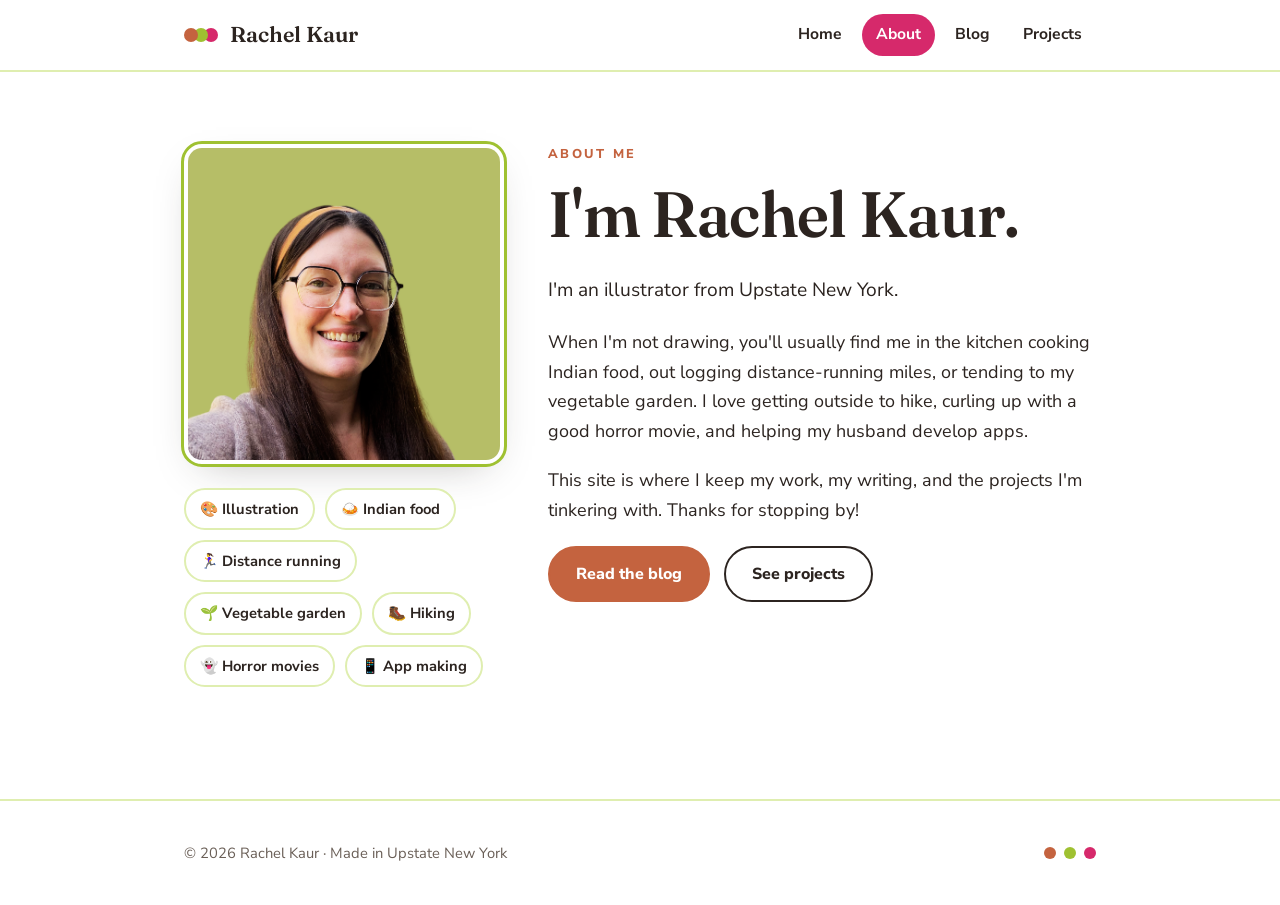
==== about.html @ 0ff05d57 "Initial site: landing, about, blog, projects Co-Authored-By: Claude Opus 4.8 <noreply@anthropic.com>" ====
<!DOCTYPE html>
<html lang="en">
<head>
  <meta charset="UTF-8" />
  <meta name="viewport" content="width=device-width, initial-scale=1.0" />
  <title>About — Rachel Kaur</title>
  <meta name="description" content="Rachel Kaur is an illustrator from Upstate New York who loves cooking Indian food, distance running, gardening, hiking, horror movies, and building apps." />
  <link rel="preconnect" href="https://fonts.googleapis.com" />
  <link rel="preconnect" href="https://fonts.gstatic.com" crossorigin />
  <link href="https://fonts.googleapis.com/css2?family=Fraunces:ital,opsz,wght@0,9..144,400;0,9..144,600;1,9..144,600&family=Nunito+Sans:wght@400;700;800&display=swap" rel="stylesheet" />
  <link rel="stylesheet" href="css/style.css" />
</head>
<body data-page="about">
  <div id="site-header"></div>

  <main class="section">
    <div class="wrap">
      <div class="about-grid">
        <div>
          <img class="about-photo" src="images/rachel.png"
               alt="Rachel Kaur smiling, wearing glasses and an orange headband" />
          <ul class="chips">
            <li>🎨 Illustration</li>
            <li>🍛 Indian food</li>
            <li>🏃‍♀️ Distance running</li>
            <li>🌱 Vegetable garden</li>
            <li>🥾 Hiking</li>
            <li>👻 Horror movies</li>
            <li>📱 App making</li>
          </ul>
        </div>
        <div>
          <p class="eyebrow" style="color:var(--terracotta);font-weight:800;text-transform:uppercase;letter-spacing:.18em;font-size:.8rem;">About me</p>
          <h1>I'm Rachel Kaur.</h1>
          <p class="about-lead">I'm an illustrator from Upstate New York.</p>
          <p>When I'm not drawing, you'll usually find me in the kitchen cooking Indian food, out logging distance-running miles, or tending to my vegetable garden. I love getting outside to hike, curling up with a good horror movie, and helping my husband develop apps.</p>
          <p>This site is where I keep my work, my writing, and the projects I'm tinkering with. Thanks for stopping by!</p>
          <div class="btn-row" style="margin-top:8px;">
            <a class="btn" href="blog.html">Read the blog</a>
            <a class="btn alt" href="projects.html">See projects</a>
          </div>
        </div>
      </div>
    </div>
  </main>

  <div id="site-footer"></div>
  <script src="js/site.js"></script>
</body>
</html>
---- css/style.css ----
/* =========================================================
   Rachel Kaur — personal site
   Palette: terracotta / lime green / fuchsia on white
   Type: Fraunces (display, a little artsy) + Nunito Sans
   ========================================================= */

:root {
  --terracotta: #c4633f;
  --terracotta-soft: #e9b9a6;
  --lime: #9fc131;
  --lime-soft: #dfeeb0;
  --fuchsia: #d6296b;
  --fuchsia-soft: #f4b8d1;
  --ink: #2c2420;
  --ink-soft: #6a5f57;
  --white: #ffffff;
  --cream: #fbf8f4;

  --font-display: "Fraunces", Georgia, "Times New Roman", serif;
  --font-body: "Nunito Sans", -apple-system, BlinkMacSystemFont, "Segoe UI", sans-serif;

  --max: 960px;
  --radius: 18px;
  --shadow: 0 14px 40px -18px rgba(44, 36, 32, 0.35);
}

* { box-sizing: border-box; }

html { scroll-behavior: smooth; }

body {
  margin: 0;
  font-family: var(--font-body);
  color: var(--ink);
  background: var(--white);
  line-height: 1.65;
  font-size: 18px;
  -webkit-font-smoothing: antialiased;
}

img { max-width: 100%; display: block; }

a { color: var(--fuchsia); text-decoration: none; }
a:hover { text-decoration: underline; }

h1, h2, h3 {
  font-family: var(--font-display);
  font-weight: 600;
  line-height: 1.1;
  color: var(--ink);
  margin: 0 0 0.4em;
  letter-spacing: -0.01em;
}

h1 { font-size: clamp(2.4rem, 6vw, 4rem); }
h2 { font-size: clamp(1.7rem, 4vw, 2.4rem); }
h3 { font-size: 1.3rem; }

.wrap {
  max-width: var(--max);
  margin: 0 auto;
  padding: 0 24px;
}

/* ---------- Banner / nav ---------- */
.site-header {
  position: sticky;
  top: 0;
  z-index: 50;
  background: rgba(255, 255, 255, 0.9);
  backdrop-filter: blur(8px);
  border-bottom: 2px solid var(--lime-soft);
}
.nav {
  max-width: var(--max);
  margin: 0 auto;
  padding: 14px 24px;
  display: flex;
  align-items: center;
  justify-content: space-between;
  gap: 16px;
  flex-wrap: wrap;
}
.brand {
  font-family: var(--font-display);
  font-weight: 600;
  font-size: 1.35rem;
  color: var(--ink);
  text-decoration: none;
  display: inline-flex;
  align-items: center;
  gap: 10px;
}
.brand:hover { text-decoration: none; }
.brand .dot {
  width: 14px; height: 14px; border-radius: 50%;
  background: var(--terracotta);
  box-shadow: 10px 0 0 var(--lime), 20px 0 0 var(--fuchsia);
  margin-right: 22px;
}
.nav-links {
  display: flex;
  gap: 6px;
  flex-wrap: wrap;
}
.nav-links a {
  color: var(--ink);
  font-weight: 700;
  font-size: 0.98rem;
  padding: 8px 14px;
  border-radius: 999px;
  transition: background 0.15s, color 0.15s;
}
.nav-links a:hover { text-decoration: none; background: var(--cream); }
.nav-links a.active {
  background: var(--fuchsia);
  color: #fff;
}

/* ---------- Hero ---------- */
.hero {
  padding: clamp(48px, 9vw, 110px) 0 clamp(40px, 7vw, 80px);
  position: relative;
  overflow: hidden;
}
.hero .eyebrow {
  font-weight: 800;
  text-transform: uppercase;
  letter-spacing: 0.18em;
  font-size: 0.8rem;
  color: var(--terracotta);
  margin: 0 0 14px;
}
.hero h1 { max-width: 14ch; }
.hero h1 .swash { color: var(--fuchsia); font-style: italic; }
.hero p.lead {
  font-size: clamp(1.05rem, 2.4vw, 1.3rem);
  color: var(--ink-soft);
  max-width: 46ch;
  margin: 18px 0 30px;
}
.blobs { position: absolute; inset: 0; z-index: -1; pointer-events: none; }
.blob {
  position: absolute;
  border-radius: 50%;
  filter: blur(6px);
  opacity: 0.5;
}
.blob.a { width: 220px; height: 220px; background: var(--lime-soft); top: -40px; right: 6%; }
.blob.b { width: 150px; height: 150px; background: var(--terracotta-soft); bottom: 10%; right: 22%; }
.blob.c { width: 120px; height: 120px; background: var(--fuchsia-soft); top: 30%; left: -30px; }

/* ---------- Buttons ---------- */
.btn {
  display: inline-block;
  font-weight: 800;
  font-size: 1rem;
  padding: 13px 26px;
  border-radius: 999px;
  background: var(--terracotta);
  color: #fff !important;
  border: 2px solid var(--terracotta);
  transition: transform 0.12s ease, background 0.15s;
}
.btn:hover { text-decoration: none; transform: translateY(-2px); }
.btn.alt { background: transparent; color: var(--ink) !important; border-color: var(--ink); }
.btn.alt:hover { background: var(--ink); color: #fff !important; }
.btn-row { display: flex; gap: 14px; flex-wrap: wrap; }

/* ---------- Feature cards (landing) ---------- */
.cards {
  display: grid;
  grid-template-columns: repeat(auto-fit, minmax(240px, 1fr));
  gap: 22px;
  padding: 20px 0 80px;
}
.card {
  display: block;
  padding: 28px;
  border-radius: var(--radius);
  background: var(--cream);
  border: 2px solid transparent;
  color: var(--ink);
  transition: transform 0.15s ease, border-color 0.15s, box-shadow 0.2s;
}
.card:hover { text-decoration: none; transform: translateY(-4px); box-shadow: var(--shadow); }
.card h3 { margin-bottom: 6px; }
.card p { color: var(--ink-soft); margin: 0; }
.card .tag {
  font-size: 1.8rem;
  display: block;
  margin-bottom: 12px;
}
.card:nth-child(1) { border-color: var(--terracotta-soft); }
.card:nth-child(1):hover { border-color: var(--terracotta); }
.card:nth-child(2) { border-color: var(--lime-soft); }
.card:nth-child(2):hover { border-color: var(--lime); }
.card:nth-child(3) { border-color: var(--fuchsia-soft); }
.card:nth-child(3):hover { border-color: var(--fuchsia); }

/* ---------- Sections ---------- */
.section { padding: clamp(40px, 7vw, 72px) 0; }
.section.tinted { background: var(--cream); }

/* ---------- About ---------- */
.about-grid {
  display: grid;
  grid-template-columns: minmax(220px, 320px) 1fr;
  gap: 44px;
  align-items: start;
}
.about-photo {
  border-radius: var(--radius);
  overflow: hidden;
  box-shadow: var(--shadow);
  border: 4px solid #fff;
  outline: 3px solid var(--lime);
}
.about-grid p { margin: 0 0 1.1em; }
.about-lead { font-size: 1.2rem; }
.chips { list-style: none; padding: 0; margin: 24px 0 0; display: flex; flex-wrap: wrap; gap: 10px; }
.chips li {
  background: #fff;
  border: 2px solid var(--lime-soft);
  padding: 7px 14px;
  border-radius: 999px;
  font-weight: 700;
  font-size: 0.92rem;
}
@media (max-width: 680px) {
  .about-grid { grid-template-columns: 1fr; gap: 26px; }
  .about-photo { max-width: 260px; }
}

/* ---------- Blog list ---------- */
.post-list { list-style: none; padding: 0; margin: 30px 0 0; display: grid; gap: 20px; }
.post-item {
  border: 2px solid var(--cream);
  border-radius: var(--radius);
  padding: 26px;
  transition: border-color 0.15s, transform 0.15s;
  background: #fff;
}
.post-item:hover { border-color: var(--fuchsia-soft); transform: translateY(-3px); }
.post-item .date {
  font-size: 0.82rem;
  font-weight: 800;
  text-transform: uppercase;
  letter-spacing: 0.1em;
  color: var(--terracotta);
}
.post-item h3 { margin: 6px 0 8px; }
.post-item h3 a { color: var(--ink); }
.post-item p { margin: 0; color: var(--ink-soft); }
.empty-note { color: var(--ink-soft); font-style: italic; }

/* ---------- Article (blog post) ---------- */
.article { max-width: 720px; }
.article .date {
  font-weight: 800; text-transform: uppercase; letter-spacing: 0.1em;
  font-size: 0.82rem; color: var(--terracotta);
}
.article h1 { margin: 10px 0 18px; }
.article p, .article ul, .article ol { margin: 0 0 1.2em; }
.article img { border-radius: var(--radius); margin: 1.4em 0; }
.article blockquote {
  margin: 1.4em 0;
  padding: 4px 22px;
  border-left: 4px solid var(--lime);
  color: var(--ink-soft);
  font-style: italic;
}
.back-link { display: inline-block; margin-bottom: 26px; font-weight: 700; }

/* ---------- Coming soon ---------- */
.coming-soon {
  text-align: center;
  padding: clamp(50px, 12vw, 120px) 0;
}
.coming-soon .badge {
  display: inline-block;
  background: var(--lime);
  color: var(--ink);
  font-weight: 800;
  letter-spacing: 0.14em;
  text-transform: uppercase;
  font-size: 0.8rem;
  padding: 8px 18px;
  border-radius: 999px;
  margin-bottom: 22px;
}
.coming-soon p { color: var(--ink-soft); max-width: 40ch; margin: 12px auto 0; }

/* ---------- Footer ---------- */
.site-footer {
  border-top: 2px solid var(--lime-soft);
  padding: 40px 0;
  margin-top: 40px;
}
.site-footer .wrap {
  display: flex;
  justify-content: space-between;
  align-items: center;
  gap: 16px;
  flex-wrap: wrap;
  color: var(--ink-soft);
  font-size: 0.92rem;
}
.footer-dots { display: inline-flex; gap: 8px; }
.footer-dots span { width: 12px; height: 12px; border-radius: 50%; }
.footer-dots .t { background: var(--terracotta); }
.footer-dots .l { background: var(--lime); }
.footer-dots .f { background: var(--fuchsia); }
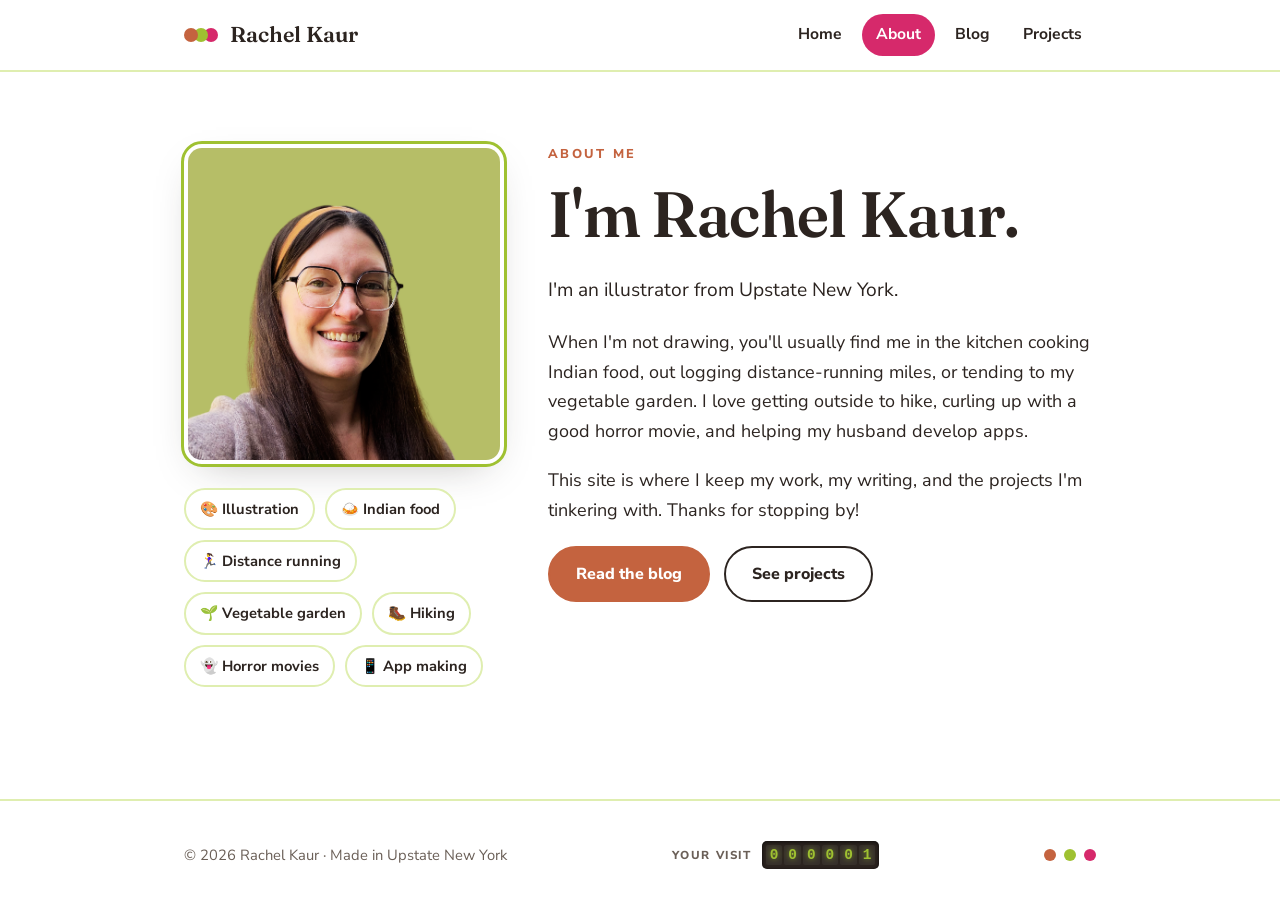
==== commit 0407878b: "Update description meta tag in about.html" ====
--- a/about.html
+++ b/about.html
@@ -4,7 +4,7 @@
   <meta charset="UTF-8" />
   <meta name="viewport" content="width=device-width, initial-scale=1.0" />
   <title>About — Rachel Kaur</title>
-  <meta name="description" content="Rachel Kaur is an illustrator from Upstate New York who loves cooking Indian food, distance running, gardening, hiking, horror movies, and building apps." />
+  <meta name="description" content="Rachel Kaur is an illustrator from Upstate New York who loves cooking Indian food, (slow) distance running, gardening, hiking, horror movies, and building apps." />
   <link rel="preconnect" href="https://fonts.googleapis.com" />
   <link rel="preconnect" href="https://fonts.gstatic.com" crossorigin />
   <link href="https://fonts.googleapis.com/css2?family=Fraunces:ital,opsz,wght@0,9..144,400;0,9..144,600;1,9..144,600&family=Nunito+Sans:wght@400;700;800&display=swap" rel="stylesheet" />
--- a/css/style.css
+++ b/css/style.css
@@ -306,6 +306,39 @@
   color: var(--ink-soft);
   font-size: 0.92rem;
 }
+/* ---------- Visitor counter (footer, built in js/site.js) ---------- */
+.visit-counter {
+  display: inline-flex;
+  align-items: center;
+  gap: 10px;
+}
+.visit-label {
+  font-size: 0.72rem;
+  font-weight: 800;
+  text-transform: uppercase;
+  letter-spacing: 0.14em;
+  color: var(--ink-soft);
+}
+.odometer {
+  display: inline-flex;
+  gap: 2px;
+  padding: 4px;
+  border-radius: 5px;
+  background: var(--ink);
+  box-shadow: inset 0 1px 4px rgba(0, 0, 0, 0.7);
+}
+.odometer .digit {
+  font-family: "Courier New", Courier, monospace;
+  font-size: 0.9rem;
+  font-weight: 700;
+  line-height: 1;
+  padding: 3px 4px;
+  border-radius: 2px;
+  background: rgba(255, 255, 255, 0.05);
+  color: var(--lime);
+  text-shadow: 0 0 6px rgba(159, 193, 49, 0.75);
+}
+
 .footer-dots { display: inline-flex; gap: 8px; }
 .footer-dots span { width: 12px; height: 12px; border-radius: 50%; }
 .footer-dots .t { background: var(--terracotta); }
